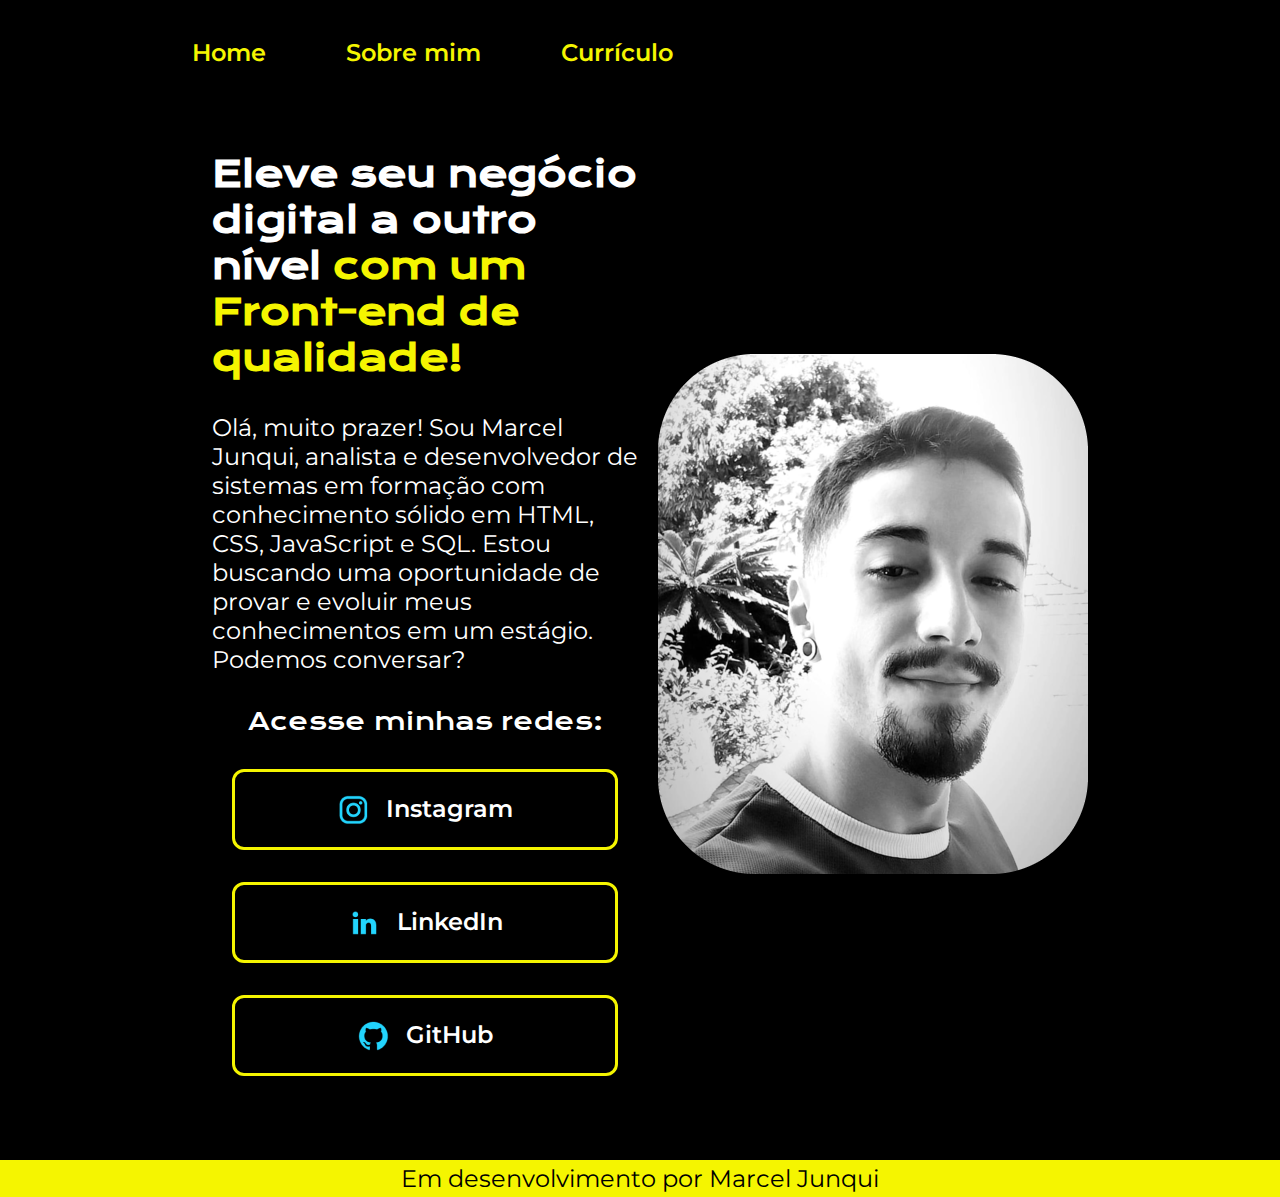
==== index.html @ d29fabaa "finalizado currículo" ====
<!DOCTYPE html>
<html lang="pt-br">

<head>
    <meta charset="UTF-8">
    <meta http-equiv="X-UA-Compatible" content="IE=edge">
    <meta name="viewport" content="width=device-width, initial-scale=1.0">
    <title>Portifólio</title>
    <link rel="stylesheet" href="estilos/style.css">
</head>

<body>
    <header class="cabecalho">
        <nav class="cabecalho__menu">
            <a class="cabecalho__menu__link" href="index.html">Home</a>
            <a class="cabecalho__menu__link" href="about.html">Sobre mim</a>
            <a class="cabecalho__menu__link" href="curriculum.html">Currículo</a>
        </nav>
    </header>
    <main class="apresentacao">
        <section class="apresentacao__conteudo">
            <h1 class="apresentacao__conteudo__titulo">Eleve seu negócio digital a outro nível<strong 
            class="titulo-destaque"> com um Front-end de qualidade!</strong></h1>
            <p class="apresentacao__conteudo__texto">Olá, muito prazer! Sou Marcel Junqui, analista e desenvolvedor de sistemas em formação com conhecimento sólido em HTML, CSS, JavaScript e SQL. Estou buscando uma oportunidade de provar e evoluir meus conhecimentos em um estágio. Podemos conversar?</p>
            <div class="apresentacao__links">
                <h2 class="apresentacao__links__subtitulo">Acesse minhas redes:</h2>
                <a class="apresentacao__links__link" href="https://instagram.com/mjunqui_">
                    <img src="assets/instagram.png" alt="Logo Instagram">
                    Instagram
                </a>
                <a class="apresentacao__links__link" href="https://linkedin.com/in/marcel-vitor-junqui/">
                    <img src="assets/linkedin.png" alt="Logo LinkedIn">
                    LinkedIn</a>
                <a class="apresentacao__links__link" href="https://github.com/VJunqui">
                    <img src="assets/github.png" alt="Logo GitHub">
                    GitHub
                </a>
            </div>
        </section>
        <img src="assets/mvj.png" alt="Foto Marcel Junqui">
    </main>
    <footer class="rodape">
        <p>Em desenvolvimento por Marcel Junqui</p>
    </footer>
</body>

</html>
---- estilos/style.css ----
@import url('https://fonts.googleapis.com/css2?family=Krona+One&family=Montserrat:wght@400;600&display=swap');

:root {
    --cor-primaria: #000000;
    --cor-secundaria: #ffffff;
    --cor-terciaria: #f5f500;
    --cor-hover: #272727;

    --font-primaria: 'Krona One', sans-serif;
    --font-secundaria: 'Montserrat', sans-serif; 
}

*{
    margin: 0;
    padding: 0;
}

body {
    box-sizing: border-box;
    background-color: var(--cor-primaria);
    color: var(--cor-secundaria);
}

.cabecalho {
    padding: 3% 0% 0% 15%;
}

.cabecalho__menu {
    display: flex;
    gap: 80px;
}

.cabecalho__menu__link {
    font-family: var(--font-secundaria);
    font-size: 24px;
    font-weight: 600;
    color: var(--cor-terciaria);
    text-decoration: none;
}

.apresentacao {
    padding: 5% 15%;
    display: flex;
    align-items: center;
    justify-content: space-between;
}
.apresentacao__conteudo {
    width: 615px;
    padding: 20px;
    display: flex;
    flex-direction: column;
    gap: 32px;
}
    
.apresentacao__conteudo__titulo {
    font-size: 36px;
    font-family: var(--font-primaria);
}

.titulo-destaque {
    color: var(--cor-terciaria);
}

.apresentacao__conteudo__texto {
    font-size: 24px;
    font-family: var(--font-secundaria);
}

.apresentacao__links {
    display: flex;
    flex-direction: column;
    justify-content: space-between;
    align-items: center;
    gap: 32px;
}

.apresentacao__links__link {
    display: flex;
    justify-content: center;
    gap: 16px;
    border: 3px solid var(--cor-terciaria);
    width: 380px;
    text-align: center;
    border-radius: 12px;
    font-size: 24px;
    font-weight: 600;
    padding: 21.5px 0;
    text-decoration: none;
    color: var(--cor-secundaria);
    font-family: var(--font-secundaria);
}

.apresentacao__links__link:hover {
    background-color: var(--cor-hover);
    color: var(--cor-terciaria);
}

.apresentacao__links__subtitulo {
    font-family: var(--font-primaria);
    font-weight: 400;
    font-size: 24px;
}

.rodape {
    color: var(--cor-primaria);
    background-color: var(--cor-terciaria);
    padding: 4px;
    text-align: center;
    font-family: var(--font-secundaria);
    font-size: 24px;
    font-weight: 400;
}
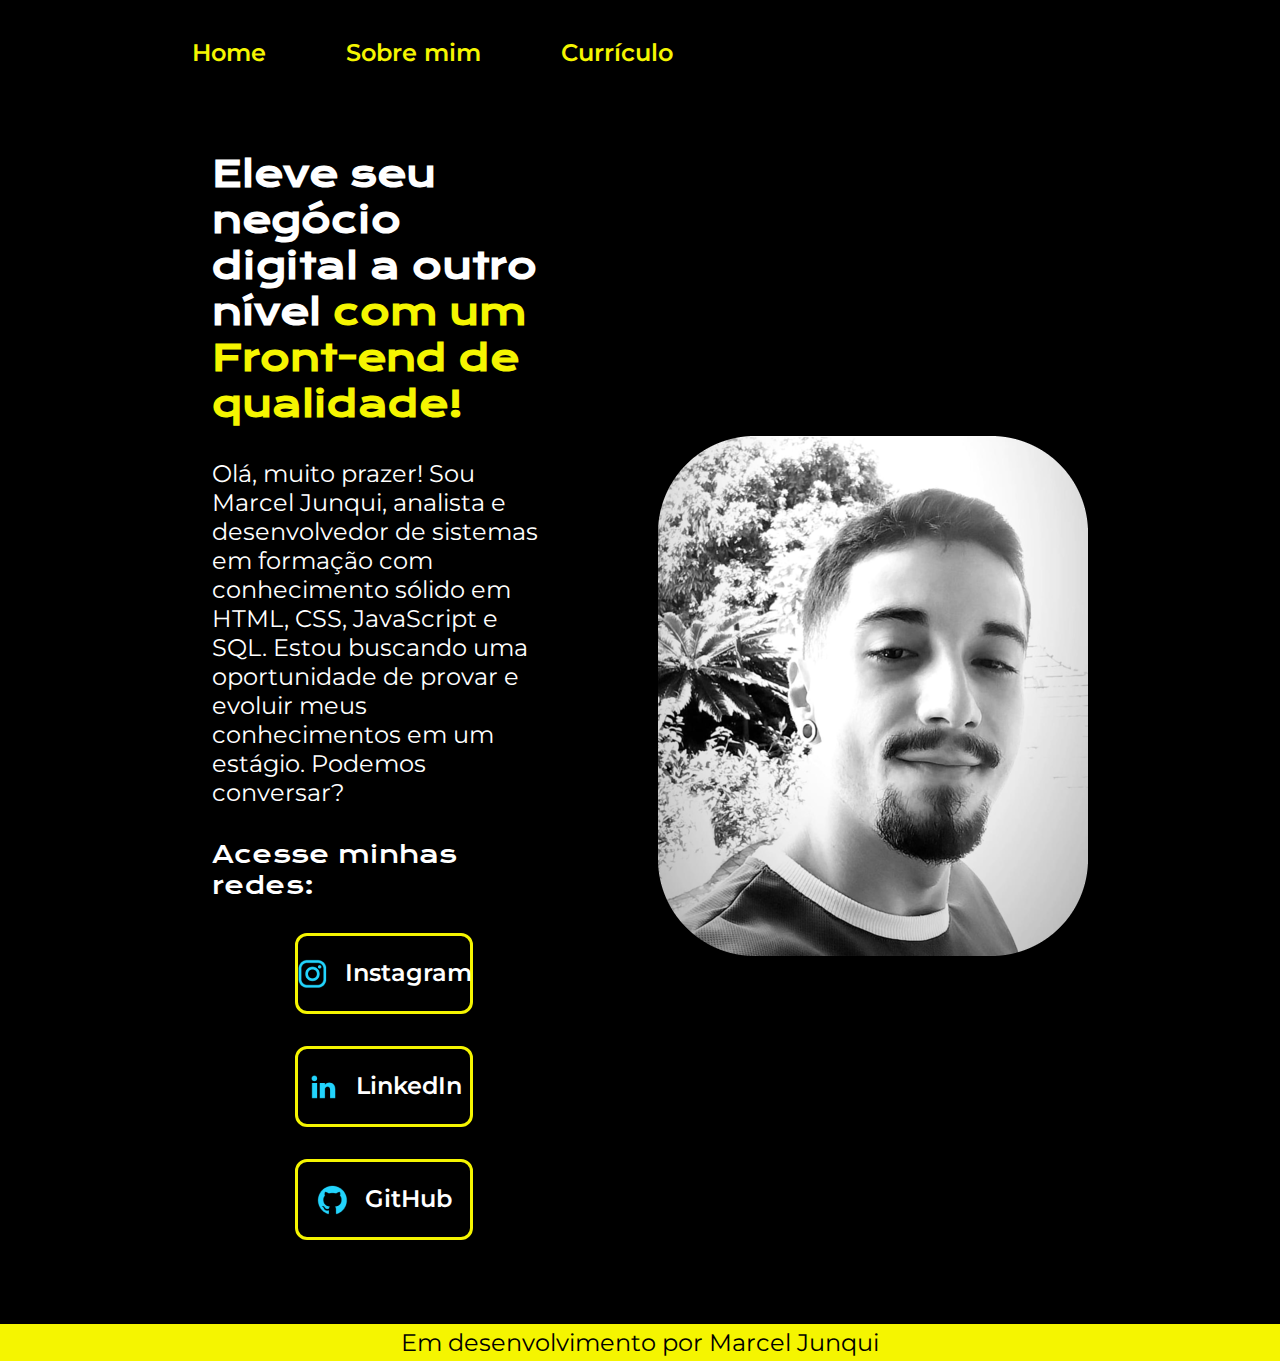
==== commit 38c1d18b: "respons index" ====
--- a/index.html
+++ b/index.html
@@ -24,20 +24,20 @@
             <p class="apresentacao__conteudo__texto">Olá, muito prazer! Sou Marcel Junqui, analista e desenvolvedor de sistemas em formação com conhecimento sólido em HTML, CSS, JavaScript e SQL. Estou buscando uma oportunidade de provar e evoluir meus conhecimentos em um estágio. Podemos conversar?</p>
             <div class="apresentacao__links">
                 <h2 class="apresentacao__links__subtitulo">Acesse minhas redes:</h2>
-                <a class="apresentacao__links__link" href="https://instagram.com/mjunqui_">
+                <a class="apresentacao__links__navegacao" href="https://instagram.com/mjunqui_">
                     <img src="assets/instagram.png" alt="Logo Instagram">
                     Instagram
                 </a>
-                <a class="apresentacao__links__link" href="https://linkedin.com/in/marcel-vitor-junqui/">
+                <a class="apresentacao__links__navegacao" href="https://linkedin.com/in/marcel-vitor-junqui/">
                     <img src="assets/linkedin.png" alt="Logo LinkedIn">
                     LinkedIn</a>
-                <a class="apresentacao__links__link" href="https://github.com/VJunqui">
+                <a class="apresentacao__links__navegacao" href="https://github.com/VJunqui">
                     <img src="assets/github.png" alt="Logo GitHub">
                     GitHub
                 </a>
             </div>
         </section>
-        <img src="assets/mvj.png" alt="Foto Marcel Junqui">
+        <img class="apresentacao__imagem" src="assets/mvj.png" alt="Foto Marcel Junqui">
     </main>
     <footer class="rodape">
         <p>Em desenvolvimento por Marcel Junqui</p>
--- a/estilos/style.css
+++ b/estilos/style.css
@@ -32,7 +32,7 @@
 
 .cabecalho__menu__link {
     font-family: var(--font-secundaria);
-    font-size: 24px;
+    font-size: 1.5rem;
     font-weight: 600;
     color: var(--cor-terciaria);
     text-decoration: none;
@@ -40,12 +40,13 @@
 
 .apresentacao {
     padding: 5% 15%;
+    gap: 82px;
     display: flex;
     align-items: center;
     justify-content: space-between;
 }
 .apresentacao__conteudo {
-    width: 615px;
+    width: 50%;
     padding: 20px;
     display: flex;
     flex-direction: column;
@@ -53,7 +54,7 @@
 }
     
 .apresentacao__conteudo__titulo {
-    font-size: 36px;
+    font-size: 2.25rem;
     font-family: var(--font-primaria);
 }
 
@@ -62,7 +63,7 @@
 }
 
 .apresentacao__conteudo__texto {
-    font-size: 24px;
+    font-size: 1.5rem;
     font-family: var(--font-secundaria);
 }
 
@@ -74,15 +75,15 @@
     gap: 32px;
 }
 
-.apresentacao__links__link {
+.apresentacao__links__navegacao {
     display: flex;
     justify-content: center;
     gap: 16px;
     border: 3px solid var(--cor-terciaria);
-    width: 380px;
+    width: 50%;
     text-align: center;
     border-radius: 12px;
-    font-size: 24px;
+    font-size: 1.5rem;
     font-weight: 600;
     padding: 21.5px 0;
     text-decoration: none;
@@ -95,10 +96,14 @@
     color: var(--cor-terciaria);
 }
 
+.apresentacao__imagem {
+    width: 50%;
+}
+
 .apresentacao__links__subtitulo {
     font-family: var(--font-primaria);
     font-weight: 400;
-    font-size: 24px;
+    font-size: 1.5rem;
 }
 
 .rodape {
@@ -107,7 +112,25 @@
     padding: 4px;
     text-align: center;
     font-family: var(--font-secundaria);
-    font-size: 24px;
+    font-size: 1.5rem;
     font-weight: 400;
 }
 
+@media (max-width: 1200px) {
+    .cabecalho {
+        padding: 10%;
+    }
+
+    .cabecalho__menu {
+        justify-content: center;
+    }
+    
+    .apresentacao {
+        flex-direction: column-reverse;
+        padding: 5%;
+    }
+
+    .apresentacao__conteudo {
+        width: auto;
+    }
+}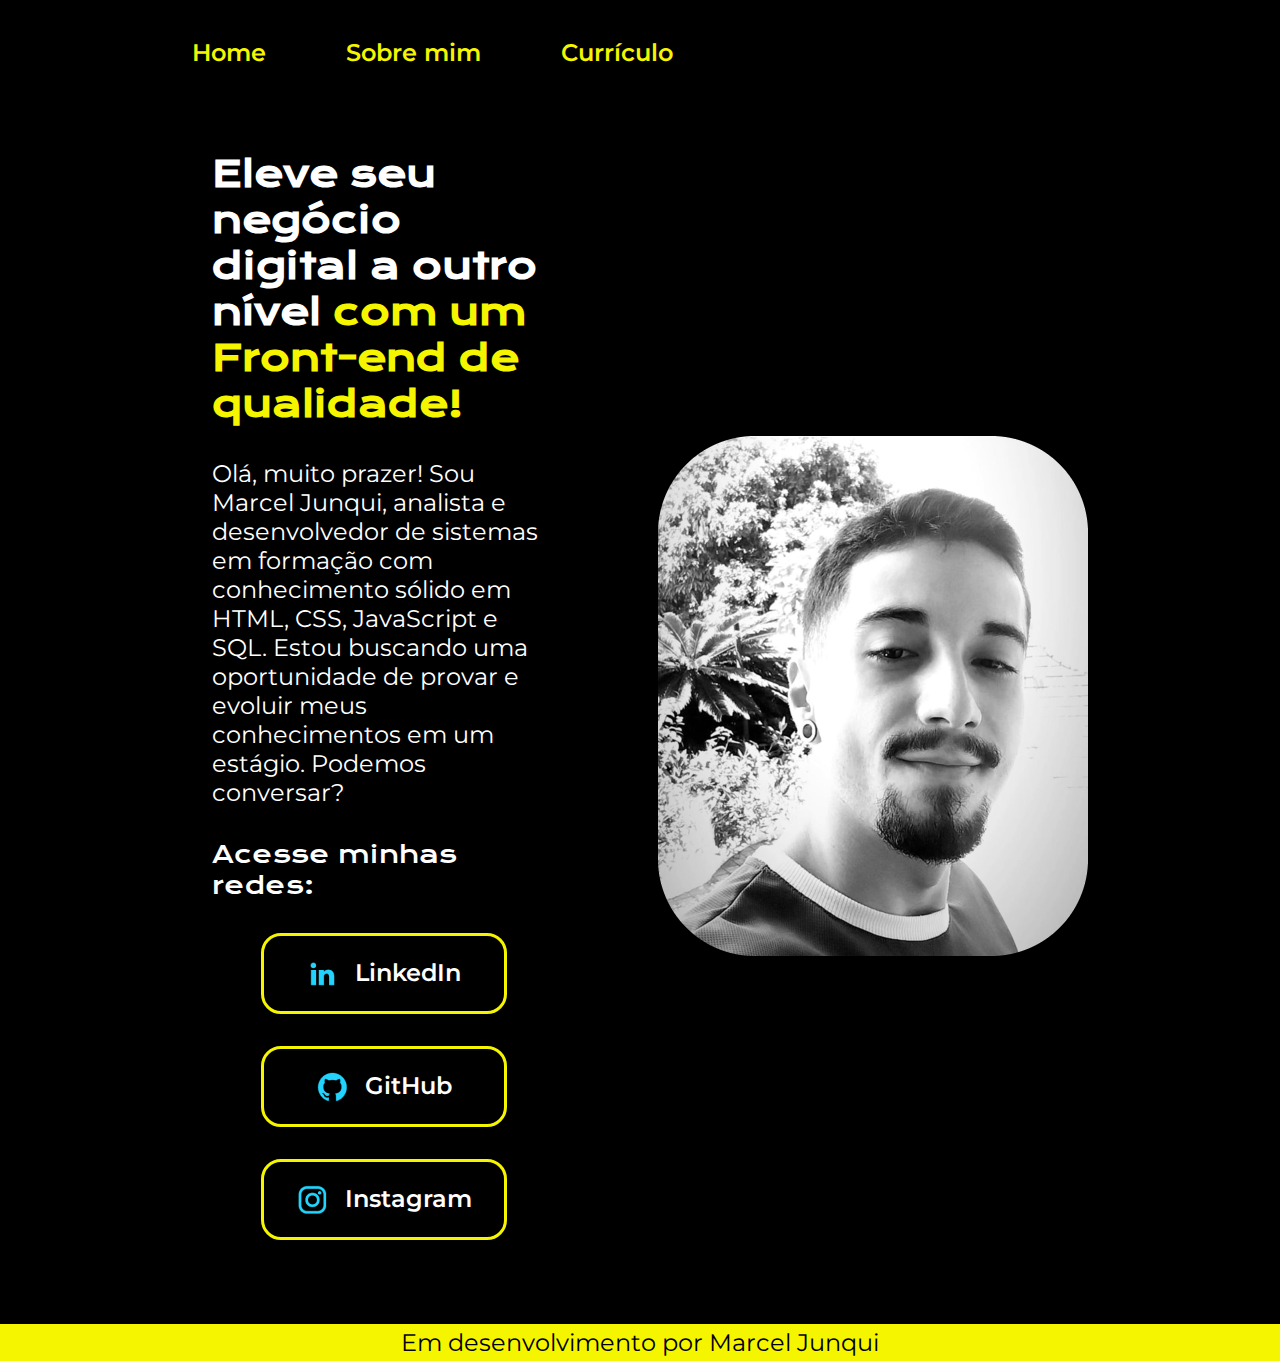
==== commit 71497608: "respons mob" ====
--- a/index.html
+++ b/index.html
@@ -23,21 +23,16 @@
             class="titulo-destaque"> com um Front-end de qualidade!</strong></h1>
             <p class="apresentacao__conteudo__texto">Olá, muito prazer! Sou Marcel Junqui, analista e desenvolvedor de sistemas em formação com conhecimento sólido em HTML, CSS, JavaScript e SQL. Estou buscando uma oportunidade de provar e evoluir meus conhecimentos em um estágio. Podemos conversar?</p>
             <div class="apresentacao__links">
-                <h2 class="apresentacao__links__subtitulo">Acesse minhas redes:</h2>
+            <h2 class="apresentacao__links__subtitulo">Acesse minhas redes:</h2>
+                <a class="apresentacao__links__navegacao" href="https://linkedin.com/in/marcel-vitor-junqui/">
+                    <img src="assets/linkedin.png" alt="Logo LinkedIn">LinkedIn</a>
+                <a class="apresentacao__links__navegacao" href="https://github.com/VJunqui">
+                    <img src="assets/github.png" alt="Logo GitHub">GitHub</a>
                 <a class="apresentacao__links__navegacao" href="https://instagram.com/mjunqui_">
-                    <img src="assets/instagram.png" alt="Logo Instagram">
-                    Instagram
-                </a>
-                <a class="apresentacao__links__navegacao" href="https://linkedin.com/in/marcel-vitor-junqui/">
-                    <img src="assets/linkedin.png" alt="Logo LinkedIn">
-                    LinkedIn</a>
-                <a class="apresentacao__links__navegacao" href="https://github.com/VJunqui">
-                    <img src="assets/github.png" alt="Logo GitHub">
-                    GitHub
-                </a>
+                    <img src="assets/instagram.png" alt="Logo Instagram">Instagram</a>
             </div>
         </section>
-        <img class="apresentacao__imagem" src="assets/mvj.png" alt="Foto Marcel Junqui">
+            <img class="apresentacao__imagem" src="assets/mvj.png" alt="Foto Marcel Junqui">
     </main>
     <footer class="rodape">
         <p>Em desenvolvimento por Marcel Junqui</p>
--- a/estilos/style.css
+++ b/estilos/style.css
@@ -80,9 +80,9 @@
     justify-content: center;
     gap: 16px;
     border: 3px solid var(--cor-terciaria);
-    width: 50%;
+    width: 70%;
     text-align: center;
-    border-radius: 12px;
+    border-radius: 20px;
     font-size: 1.5rem;
     font-weight: 600;
     padding: 21.5px 0;
@@ -97,7 +97,7 @@
 }
 
 .apresentacao__imagem {
-    width: 50%;
+    width: 60%;
 }
 
 .apresentacao__links__subtitulo {
@@ -123,6 +123,7 @@
 
     .cabecalho__menu {
         justify-content: center;
+        gap: 55px;
     }
     
     .apresentacao {
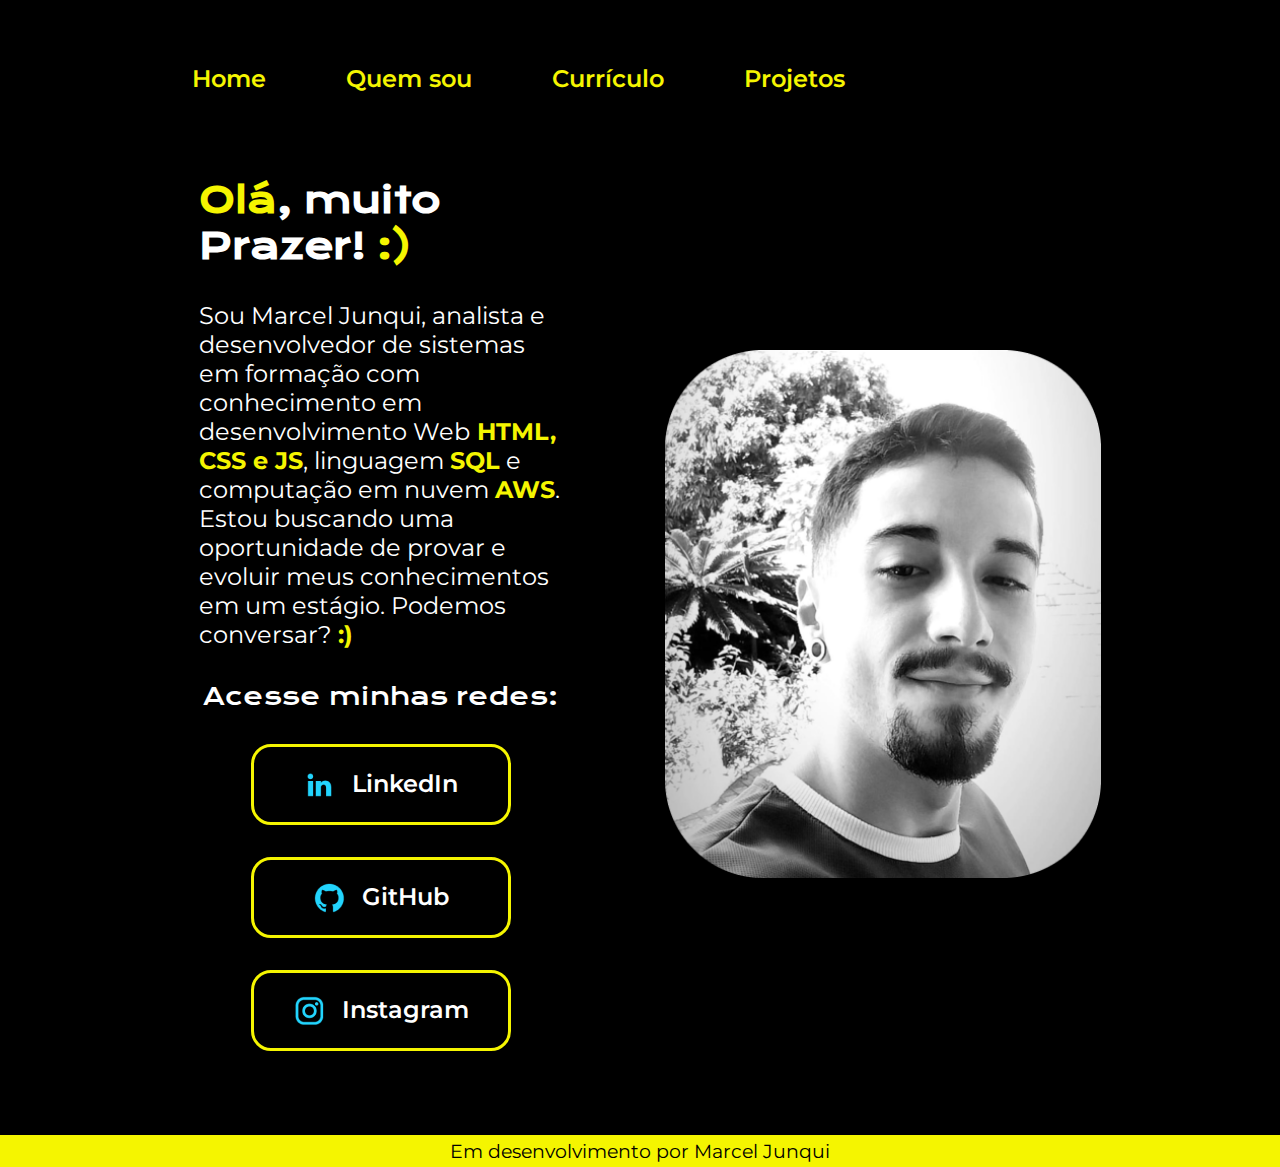
==== commit 62a239ba: "add projetos" ====
--- a/index.html
+++ b/index.html
@@ -13,15 +13,16 @@
     <header class="cabecalho">
         <nav class="cabecalho__menu">
             <a class="cabecalho__menu__link" href="index.html">Home</a>
-            <a class="cabecalho__menu__link" href="about.html">Sobre mim</a>
+            <a class="cabecalho__menu__link" href="about.html">Quem sou</a>
             <a class="cabecalho__menu__link" href="curriculum.html">Currículo</a>
+            <a class="cabecalho__menu__link" href="projetos.html">Projetos</a>
         </nav>
     </header>
     <main class="apresentacao">
         <section class="apresentacao__conteudo">
-            <h1 class="apresentacao__conteudo__titulo">Eleve seu negócio digital a outro nível<strong 
-            class="titulo-destaque"> com um Front-end de qualidade!</strong></h1>
-            <p class="apresentacao__conteudo__texto">Olá, muito prazer! Sou Marcel Junqui, analista e desenvolvedor de sistemas em formação com conhecimento sólido em HTML, CSS, JavaScript e SQL. Estou buscando uma oportunidade de provar e evoluir meus conhecimentos em um estágio. Podemos conversar?</p>
+            <h1 class="apresentacao__conteudo__titulo"><strong 
+            class="titulo-destaque">Olá</strong>, muito Prazer!<strong class="titulo-destaque"> :)</strong></h1>
+            <p class="apresentacao__conteudo__texto">Sou Marcel Junqui, analista e desenvolvedor de sistemas em formação com conhecimento em desenvolvimento Web<strong class="titulo-destaque"> HTML, CSS e JS</strong>, linguagem <strong class="titulo-destaque">SQL</strong> e computação em nuvem <strong class="titulo-destaque">AWS</strong>. Estou buscando uma oportunidade de provar e evoluir meus conhecimentos em um estágio. Podemos conversar? <strong class="titulo-destaque">:)</strong></p>
             <div class="apresentacao__links">
             <h2 class="apresentacao__links__subtitulo">Acesse minhas redes:</h2>
                 <a class="apresentacao__links__navegacao" href="https://linkedin.com/in/marcel-vitor-junqui/">
--- a/estilos/style.css
+++ b/estilos/style.css
@@ -22,7 +22,7 @@
 }
 
 .cabecalho {
-    padding: 3% 0% 0% 15%;
+    padding: 5% 0% 0% 15%;
 }
 
 .cabecalho__menu {
@@ -39,7 +39,7 @@
 }
 
 .apresentacao {
-    padding: 5% 15%;
+    padding: 5% 14%;
     gap: 82px;
     display: flex;
     align-items: center;
@@ -112,8 +112,17 @@
     padding: 4px;
     text-align: center;
     font-family: var(--font-secundaria);
-    font-size: 1.5rem;
+    font-size: 1.2rem;
     font-weight: 400;
+}
+
+.projetos {
+    display: flex;
+    flex-direction: column;
+}
+
+.projetos__link {
+    text-decoration: none;
 }
 
 @media (max-width: 1200px) {
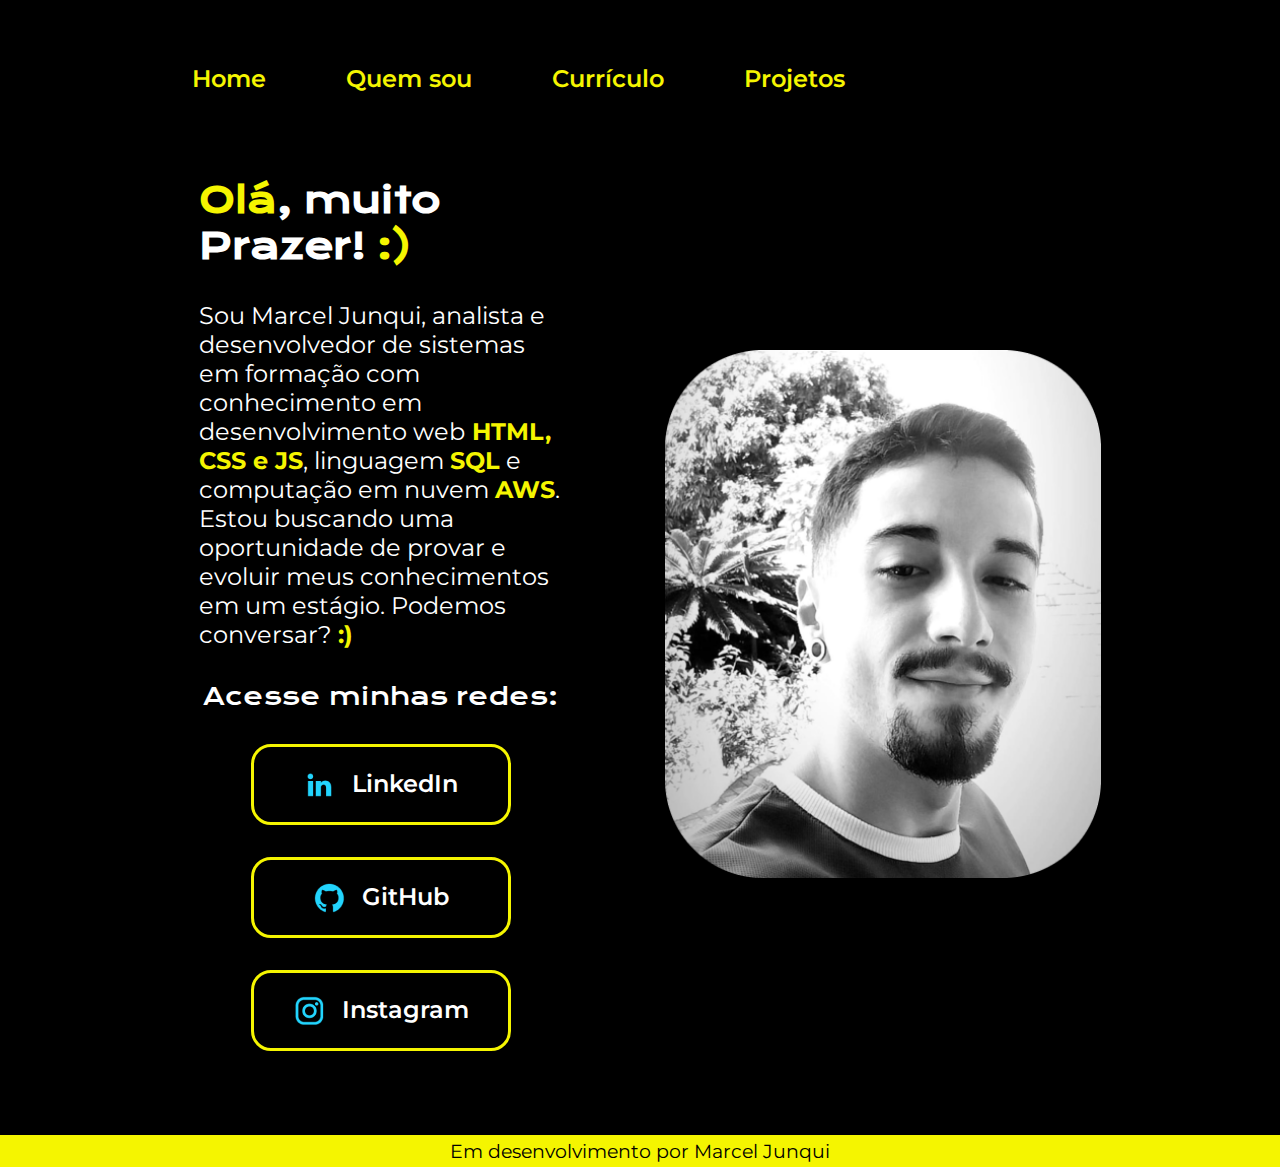
==== commit 1278f39c: "Ortg" ====
--- a/index.html
+++ b/index.html
@@ -22,7 +22,7 @@
         <section class="apresentacao__conteudo">
             <h1 class="apresentacao__conteudo__titulo"><strong 
             class="titulo-destaque">Olá</strong>, muito Prazer!<strong class="titulo-destaque"> :)</strong></h1>
-            <p class="apresentacao__conteudo__texto">Sou Marcel Junqui, analista e desenvolvedor de sistemas em formação com conhecimento em desenvolvimento Web<strong class="titulo-destaque"> HTML, CSS e JS</strong>, linguagem <strong class="titulo-destaque">SQL</strong> e computação em nuvem <strong class="titulo-destaque">AWS</strong>. Estou buscando uma oportunidade de provar e evoluir meus conhecimentos em um estágio. Podemos conversar? <strong class="titulo-destaque">:)</strong></p>
+            <p class="apresentacao__conteudo__texto">Sou Marcel Junqui, analista e desenvolvedor de sistemas em formação com conhecimento em desenvolvimento web<strong class="titulo-destaque"> HTML, CSS e JS</strong>, linguagem <strong class="titulo-destaque">SQL</strong> e computação em nuvem <strong class="titulo-destaque">AWS</strong>. Estou buscando uma oportunidade de provar e evoluir meus conhecimentos em um estágio. Podemos conversar? <strong class="titulo-destaque">:)</strong></p>
             <div class="apresentacao__links">
             <h2 class="apresentacao__links__subtitulo">Acesse minhas redes:</h2>
                 <a class="apresentacao__links__navegacao" href="https://linkedin.com/in/marcel-vitor-junqui/">
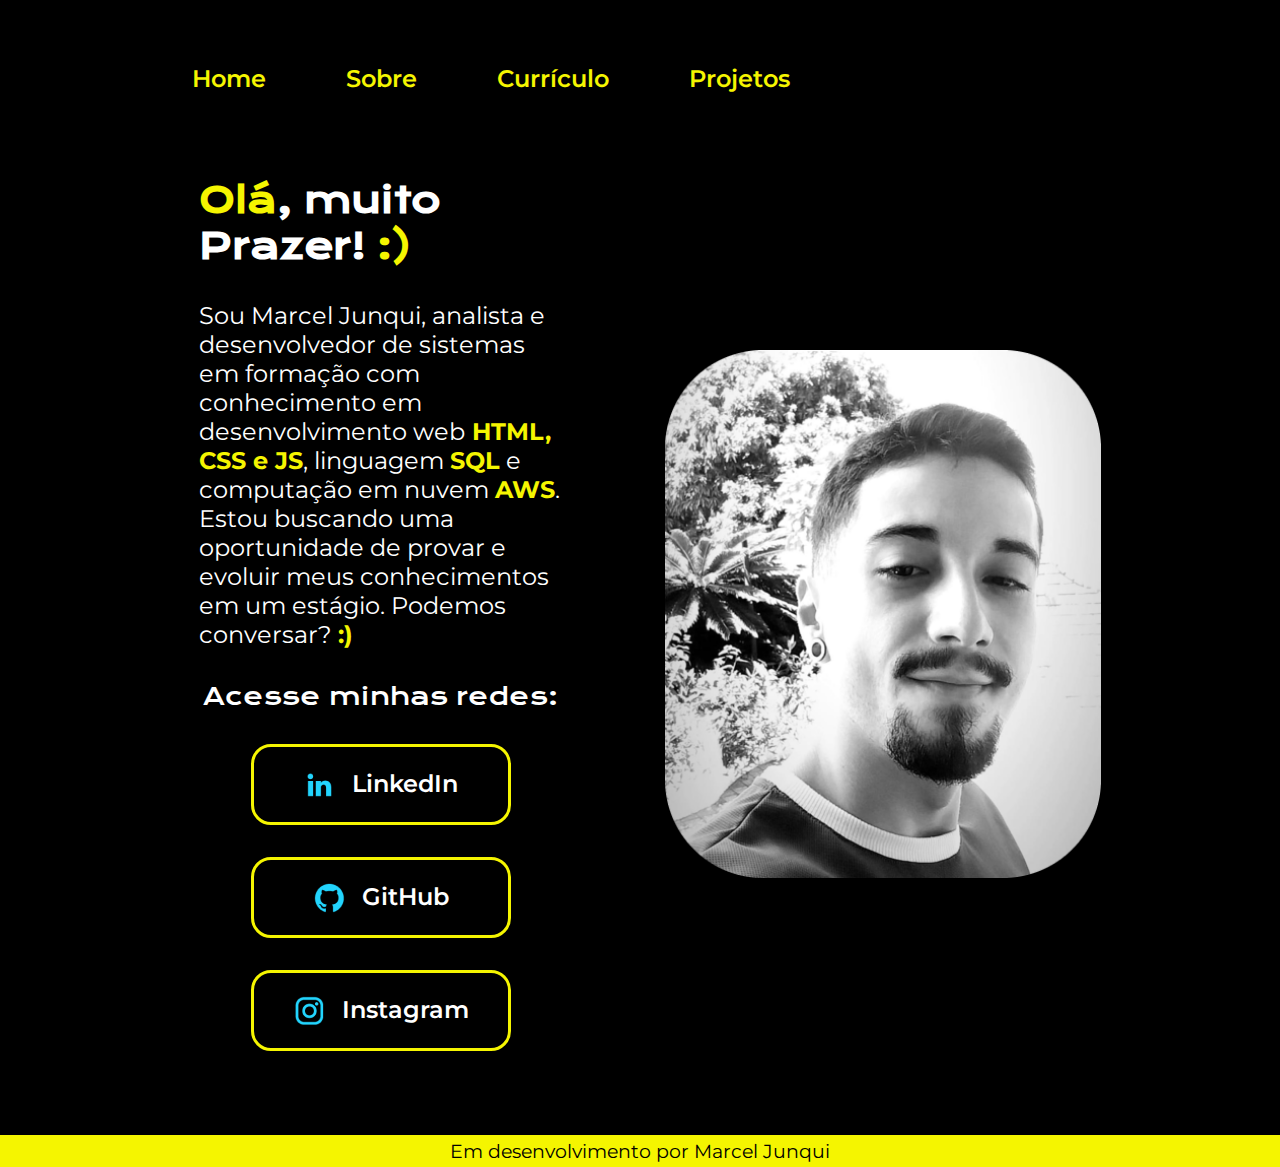
==== commit daac55b2: "header sobre" ====
--- a/index.html
+++ b/index.html
@@ -13,7 +13,7 @@
     <header class="cabecalho">
         <nav class="cabecalho__menu">
             <a class="cabecalho__menu__link" href="index.html">Home</a>
-            <a class="cabecalho__menu__link" href="about.html">Quem sou</a>
+            <a class="cabecalho__menu__link" href="about.html">Sobre</a>
             <a class="cabecalho__menu__link" href="curriculum.html">Currículo</a>
             <a class="cabecalho__menu__link" href="projetos.html">Projetos</a>
         </nav>
--- a/estilos/style.css
+++ b/estilos/style.css
@@ -125,14 +125,18 @@
     text-decoration: none;
 }
 
+.apresentacao__link {
+    margin-bottom: 1em;
+}
+
 @media (max-width: 1200px) {
     .cabecalho {
-        padding: 10%;
+        padding: 10% 6% 0 5%;
     }
 
     .cabecalho__menu {
         justify-content: center;
-        gap: 55px;
+        gap: 8px;
     }
     
     .apresentacao {
@@ -143,4 +147,8 @@
     .apresentacao__conteudo {
         width: auto;
     }
+
+    .icone {
+        display: none;
+    }
 }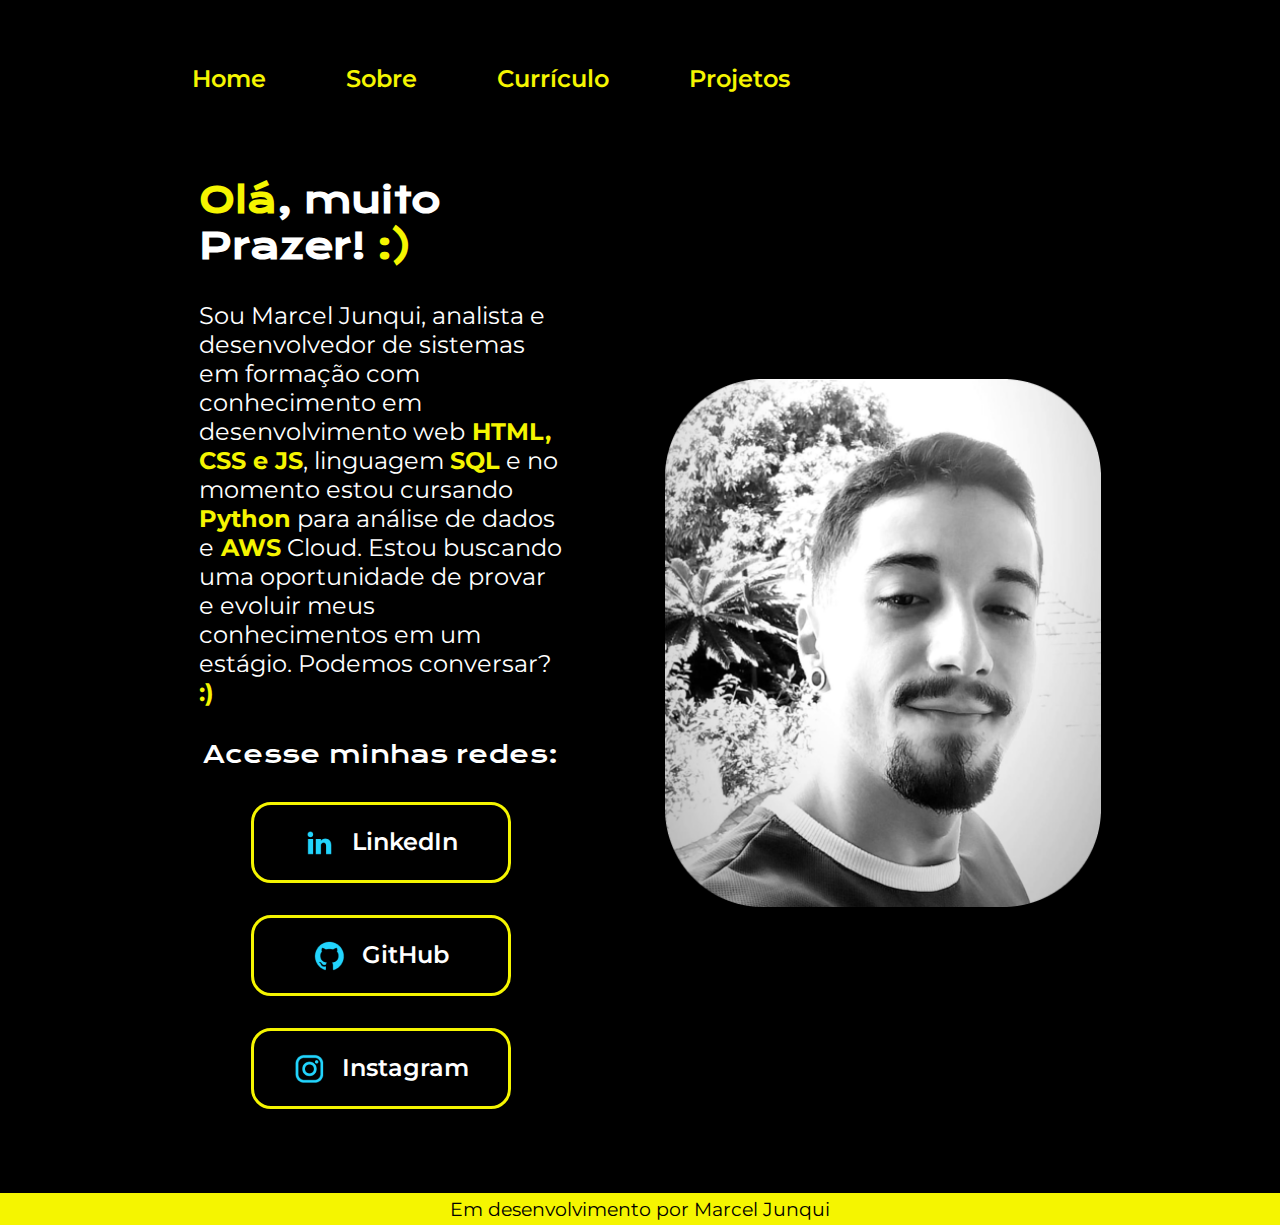
==== commit b5754c10: "RESPONSIVIDADE FINAL" ====
--- a/index.html
+++ b/index.html
@@ -22,7 +22,7 @@
         <section class="apresentacao__conteudo">
             <h1 class="apresentacao__conteudo__titulo"><strong 
             class="titulo-destaque">Olá</strong>, muito Prazer!<strong class="titulo-destaque"> :)</strong></h1>
-            <p class="apresentacao__conteudo__texto">Sou Marcel Junqui, analista e desenvolvedor de sistemas em formação com conhecimento em desenvolvimento web<strong class="titulo-destaque"> HTML, CSS e JS</strong>, linguagem <strong class="titulo-destaque">SQL</strong> e computação em nuvem <strong class="titulo-destaque">AWS</strong>. Estou buscando uma oportunidade de provar e evoluir meus conhecimentos em um estágio. Podemos conversar? <strong class="titulo-destaque">:)</strong></p>
+            <p class="apresentacao__conteudo__texto">Sou Marcel Junqui, analista e desenvolvedor de sistemas em formação com conhecimento em desenvolvimento web<strong class="titulo-destaque"> HTML, CSS e JS</strong>, linguagem <strong class="titulo-destaque">SQL</strong> e no momento estou cursando <strong class="titulo-destaque">Python</strong> para análise de dados e<strong class="titulo-destaque"> AWS</strong> Cloud. Estou buscando uma oportunidade de provar e evoluir meus conhecimentos em um estágio. Podemos conversar? <strong class="titulo-destaque">:)</strong></p>
             <div class="apresentacao__links">
             <h2 class="apresentacao__links__subtitulo">Acesse minhas redes:</h2>
                 <a class="apresentacao__links__navegacao" href="https://linkedin.com/in/marcel-vitor-junqui/">
--- a/estilos/style.css
+++ b/estilos/style.css
@@ -131,12 +131,17 @@
 
 @media (max-width: 1200px) {
     .cabecalho {
-        padding: 10% 6% 0 5%;
+        padding: 10% 0 5% 0;
     }
 
     .cabecalho__menu {
         justify-content: center;
-        gap: 8px;
+        gap: 12px;
+        text-align: center;
+    }
+
+    .cabecalho__menu__link {
+        font-size: 20px;
     }
     
     .apresentacao {
@@ -151,4 +156,14 @@
     .icone {
         display: none;
     }
-}+}
+
+@media (max-width: 340px) {
+    .cabecalho__menu {
+        gap: 8px;
+    }
+    .cabecalho__menu__link {
+        font-size: 19px;
+    }
+}
+
